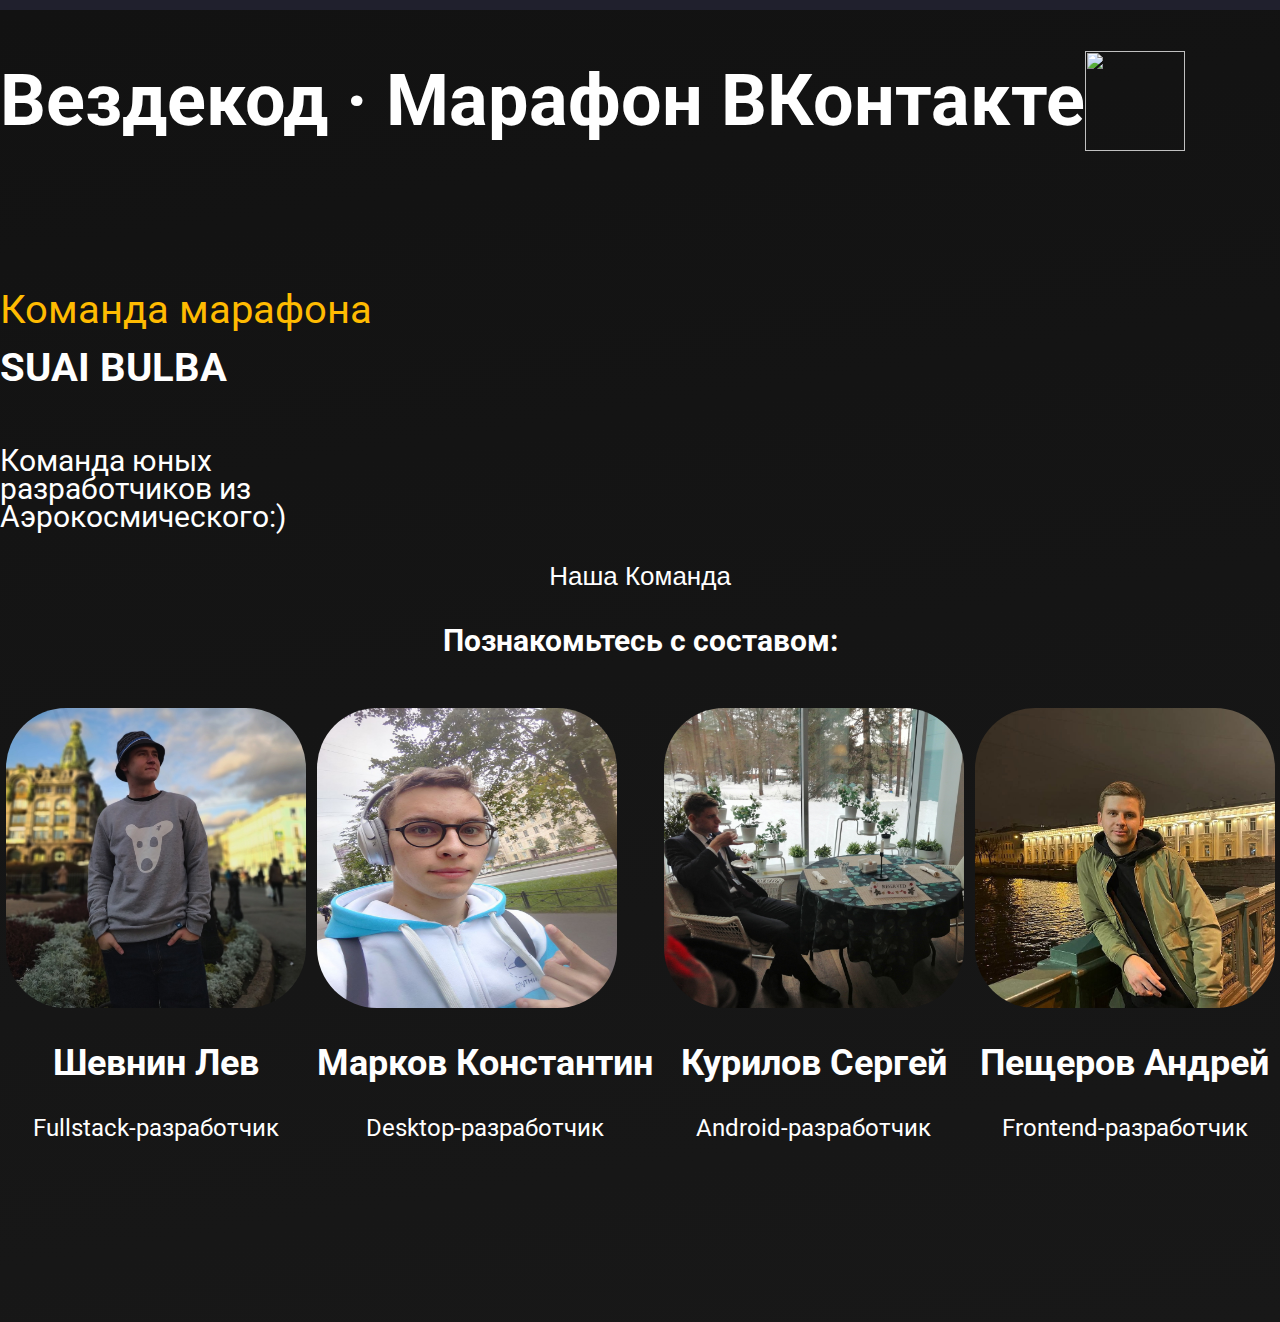
==== src/index.html @ bab9535d "first commit" ====
<!DOCTYPE html>
<html lang="ru">

<head>
  <meta charset="UTF-8" />
  <meta name="viewport" content="width=device-width, initial-scale=1.0" />
  <title>SUAI BULBA</title>
  <link rel="stylesheet" href="./style.css" />
  <link href="https://fonts.googleapis.com/css2?family=Roboto:wght@400;700&display=swap&subset=cyrillic"
    rel="stylesheet" />

</head>

<body>
  <header class="hero">
    <div class="container">
      <div class="hero-header">
        <h1 class="logo">Вездекод · Марафон ВКонтакте</h1>
        <img src="https://img.icons8.com/color/48/000000/vk-com.png" width="100" height="100"/>
      </div>
      <!-- /.hero-header -->

      <div class="hero-content">
        <div class="hero-text">
          <span class="hero-subtitle">Команда марафона</span>
          <h1 class="hero-title">SUAI BULBA</h1>
          <p class="hero-description">
            Команда юных разработчиков из Аэрокосмического:)
          </p>
        </div>
        <!-- /.hero-text -->
      </div>
      <!-- /.hero-content -->
      <div class="team">
        <div class="intro">
          <span class="backdrop">Наша Команда</span>
          <h3>Познакомьтесь с составом: </h3>
        </div>
    </div>
    <!-- /.container -->
        <div class="container-2">
          
            
            <div class="item">
              <img src="/img/levash.jpg" alt="image" width="300" height="300" class="photo">
              <div class="info">
                <h2 class="name">Шевнин Лев</h2>
                <p class="proff">Fullstack-разработчик</p>
                <ul class="social-icons">
                  <li><a class="social-icon-vk" href="https://vk.com/levashevnin" title="Profile VK" target="_blank" rel="noopener"></a></li>
                </ul>
              </div>
            </div>
            
          
    
          
            <div class="item">
              <img src="/img/markov.jpg" alt="image" width="300" height="300" class="photo">
              <div class="info">
                <h2 class="name">Марков Константин</h2>
                <p class="proff">Desktop-разработчик</p>
                <ul class="social-icons">
                  <li><a class="social-icon-vk" href="https://vk.com/proxy_authentication_required" title="Profile VK" target="_blank" rel="noopener"></a></li>
                </ul>
              </div>
            </div>
          
    
          
            <div class="item">
              <img src="/img/kurilov.jpg" alt="image" width="300" height="300" class="photo">
              <div class="info">
                <h2 class="name">Курилов Сергей</h2>
                <p class="proff">Android-разработчик</p>
                <ul class="social-icons">
                  <li><a class="social-icon-vk" href="https://vk.com/cir2100" title="Profile VK" target="_blank" rel="noopener"></a></li>
                </ul>
              </div>
            </div>  
            
            
            
            <div class="item">
              <img src="/img/peshera.jpg" alt="image" width="300" height="300" class="photo">
              <div class="info">
                <h2 class="name">Пещеров Андрей</h2>
                <p class="proff">Frontend-разработчик</p>
                <ul class="social-icons">
                  <li><a class="social-icon-vk" href="https://vk.com/andvrxcsp" title="Profile VK" target="_blank" rel="noopener"></a></li>
                </ul>
              </div>
            </div>
          

  </header>
</body>

</html>
---- src/style.css ----
* {
  box-sizing: border-box;
}
body {
  color: #fff;
  background-color: #20202d;
  margin: 0;
  font-family: "Roboto", sans-serif;
}
.container {
  max-width: 1400px;
  margin: auto;
}
.hero {
  margin-top: 10px;
  padding-bottom: 100px;
  background: -webkit-linear-gradient(
    171deg,
    #121212,
    #181818
  ); /* Chrome 10-25, Safari 5.1-6 */
  background: linear-gradient(
    171deg,
    #121212,
    #181818
  ); /* W3C, IE 10+/ Edge, Firefox 16+, Chrome 26+, Opera 12+, Safari 7+ */
}
.hero-header {
  display: flex;
  align-items: center;
  margin-top: 10px;
  margin-bottom: 105px;
  font-size: 36px;
}

.hero-content {
  margin-top: auto;
  display: flex;
  justify-content: space-between;
  align-items: center;
}
.hero-subtitle {
  display: inline-block;
  color: #ffbb01;
  font-size: 40px;
  line-height: 28px;
  margin-bottom: 14px;
}
.hero-title {
  font-weight: bold;
  font-size: 40px;
  line-height: 59px;
  margin-top: 0;
  margin-bottom: 20px;
}
.hero-description {
  font-size: 30px;
  line-height: 28px;
  max-width: 420px;
}

.hero-text {
  display: flex;
  flex-direction: column;
  justify-content: center;
}

.intro {
  text-align: center;
  font-size: 26px;
}

.container-2 {
  margin-top: 50px;
  display: flex;
  justify-content: space-around;
}

.photo {
  border-radius: 60px;
}

.info {
  font-size: 24px;
  text-align: center;
}

.backdrop {
  font-family: Verdana, sans-serif;
}

.social-icons {
  display: flex;
  justify-content: center;
  list-style: none;
  margin-top: 1rem;
  margin-bottom: 1rem;
  padding-left: 0;
}
.social-icons > li {
  margin-left: 0.25rem;
  margin-right: 0.25rem;
}
.social-icons a {
  position: relative;
  display: block;
  -webkit-user-select: none;
  -moz-user-select: none;
  -ms-user-select: none;
  user-select: none;
  transition: background-color 0.3s ease-in-out;
  width: 2.5rem;
  height: 2.5rem;
  border-radius: 0.25rem;
}

.social-icons a::before {
  content: "";
  position: absolute;
  width: 2rem;
  height: 2rem;
  left: 0.65rem;
  top: 0.65rem;
  background: transparent no-repeat center center;
  background-size: 100% 100%;
}

.social-icons .social-icon-vk::before {
  background-image: url("https://cdn-icons.flaticon.com/png/512/3991/premium/3991827.png?token=exp=1635037212~hmac=3fd5b7006e4981005ddc6d28298328a0");
}
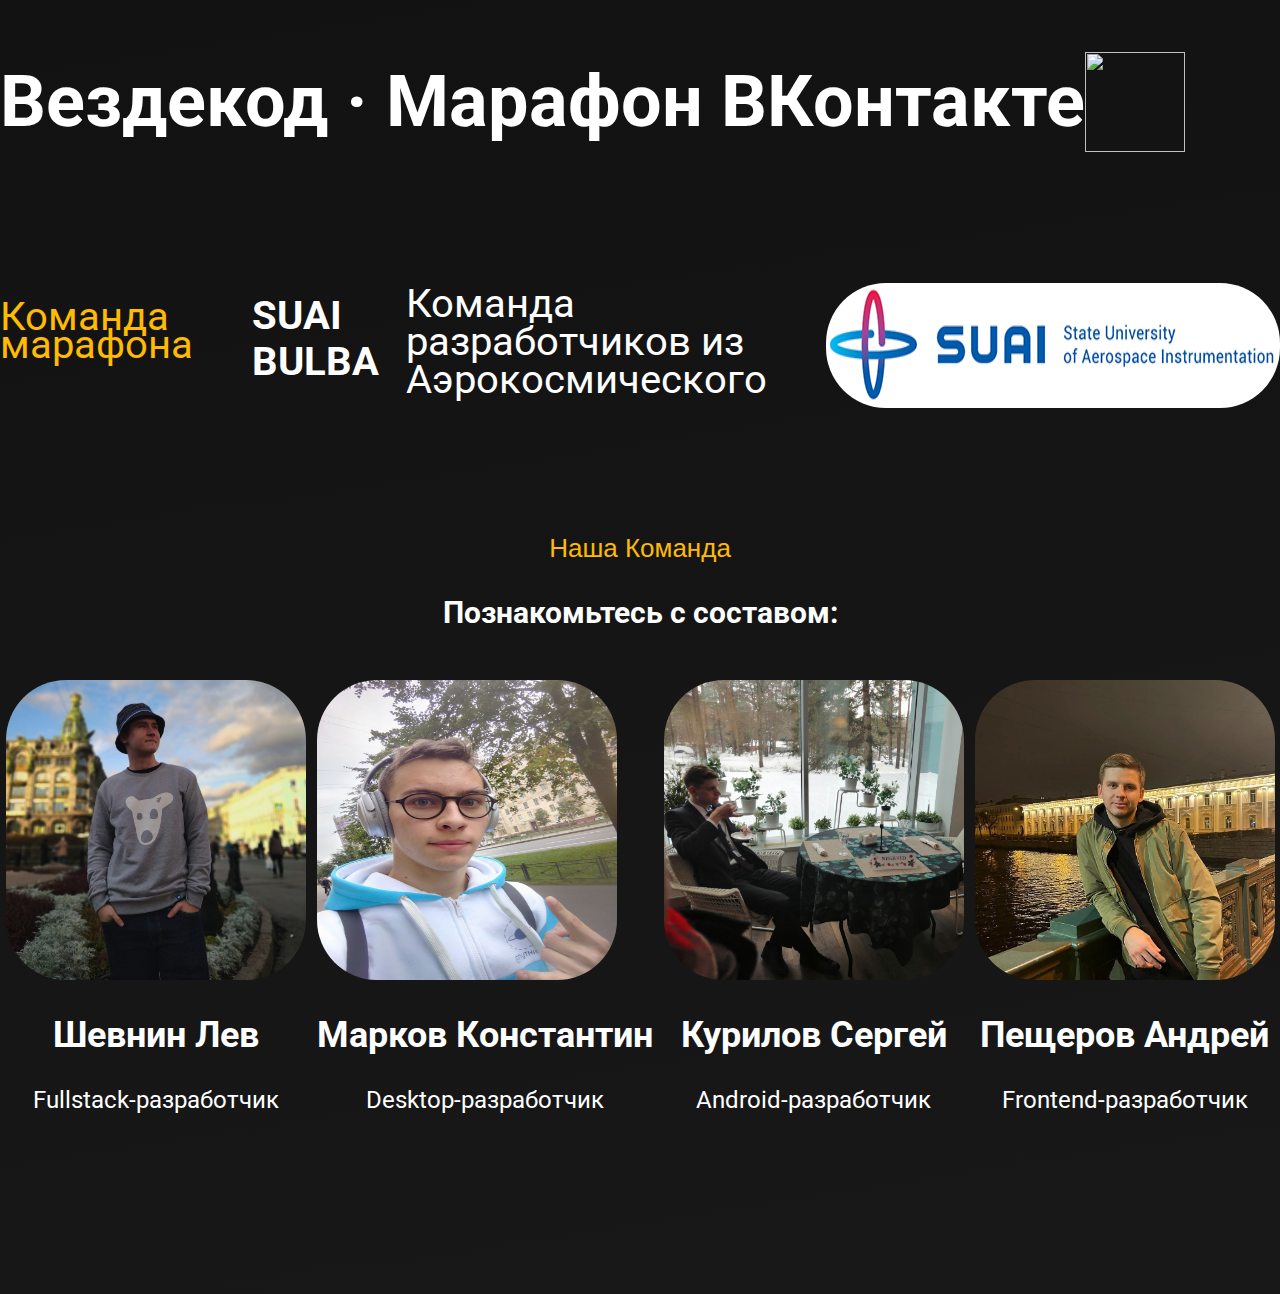
==== commit 1c02930d: "master" ====
--- a/src/index.html
+++ b/src/index.html
@@ -24,9 +24,11 @@
         <div class="hero-text">
           <span class="hero-subtitle">Команда марафона</span>
           <h1 class="hero-title">SUAI BULBA</h1>
+          
           <p class="hero-description">
-            Команда юных разработчиков из Аэрокосмического:)
+            Команда разработчиков из Аэрокосмического
           </p>
+          <img src="/img/full_text_logo.png" class="guap"/>
         </div>
         <!-- /.hero-text -->
       </div>
--- a/src/style.css
+++ b/src/style.css
@@ -12,7 +12,7 @@
   margin: auto;
 }
 .hero {
-  margin-top: 10px;
+  padding-top: 10px;
   padding-bottom: 100px;
   background: -webkit-linear-gradient(
     171deg,
@@ -28,13 +28,13 @@
 .hero-header {
   display: flex;
   align-items: center;
-  margin-top: 10px;
-  margin-bottom: 105px;
+  margin-top: 1px;
+  margin-bottom: 90px;
+  padding-bottom: 1px;
   font-size: 36px;
 }
 
 .hero-content {
-  margin-top: auto;
   display: flex;
   justify-content: space-between;
   align-items: center;
@@ -44,28 +44,37 @@
   color: #ffbb01;
   font-size: 40px;
   line-height: 28px;
+  margin-top: 20px;
   margin-bottom: 14px;
 }
 .hero-title {
   font-weight: bold;
   font-size: 40px;
-  line-height: 59px;
-  margin-top: 0;
-  margin-bottom: 20px;
+  line-height: 46px;
+  margin-top: 10px;
+  margin-bottom: 14px;
 }
 .hero-description {
-  font-size: 30px;
-  line-height: 28px;
+  font-size: 40px;
+  line-height: 38px;
   max-width: 420px;
+  margin-top: 2px;
+  margin-bottom: 14px;
 }
 
 .hero-text {
   display: flex;
-  flex-direction: column;
-  justify-content: center;
+  flex-direction: row;
+  justify-content: space-around;
+}
+
+.guap {
+  border-radius: 60px;
+  margin-bottom: 5px;
 }
 
 .intro {
+  margin-top: 120px;
   text-align: center;
   font-size: 26px;
 }
@@ -87,6 +96,7 @@
 
 .backdrop {
   font-family: Verdana, sans-serif;
+  color: #ffbb01;
 }
 
 .social-icons {
